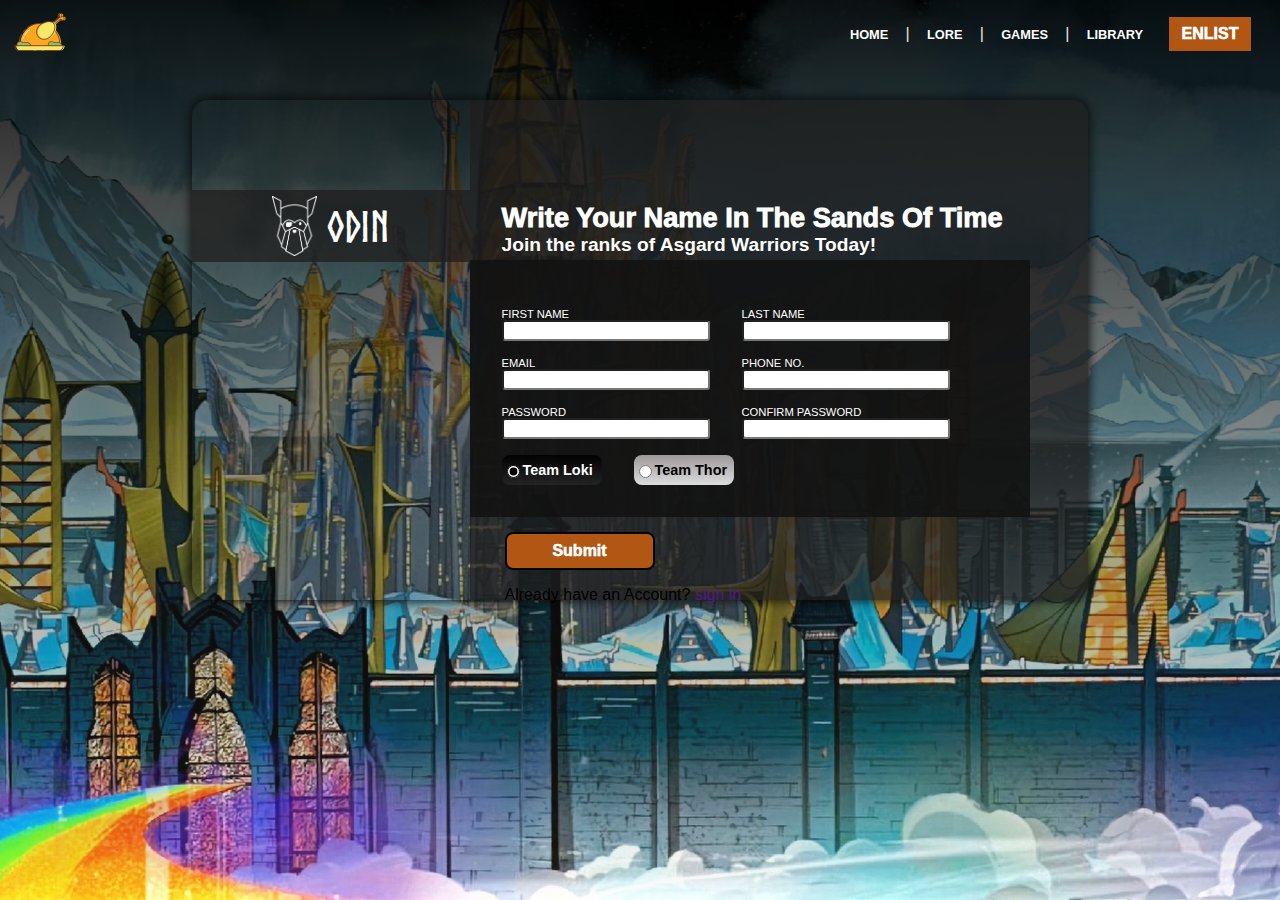
==== pages/enlist-form.html @ 5ed9a221 "add form page complete layout with medias" ====
<!DOCTYPE html>
<html lang="en">
<head>
    <meta charset="UTF-8">
    <meta http-equiv="X-UA-Compatible" content="IE=edge">
    <meta name="viewport" content="width=device-width, initial-scale=1.0">
    <title>Enlist Form</title>
    <link rel="stylesheet" href="../css/style.css">
    <link rel="stylesheet" href="../css/form.css">
    <link rel="stylesheet" href="https://fonts.googleapis.com/css2?family=Material+Symbols+Outlined:opsz,wght,FILL,GRAD@48,400,0,0" />
</head>
<body>
    <div class="background-container">  
        <div class="nav-body">
            <div class="logo">
                <a href="../index.html"><img src="../images/roast-chicken.png"></a>
            </div>

            <nav class="nav-header">
                <div class="dropdown">
                    <button class="menu-button">
                    <span class="material-symbols-outlined">menu</span>
                    </button>
                    <div class="dropdown-content">
                        <a href="#">Home</a>
                        <a href="#">About</a>
                        <a href="#">Lore</a>
                        <a href="#">Tournaments</a>
                    </div>
                </div>
                <div class="nav-links">
                <a href="../index.html">HOME</a> |
                <a href="">LORE</a> |                
                <a href="">GAMES</a> |
                <a href="">LIBRARY</a>
                </div>
                <a href="enlist-form.html"><button class="nav-button">ENLIST</button></a>
            </nav>
            </div>      
        <div class="form-container">            
            <div class="form-title">
                <img src="../images/odin-lined.png" height = "60px" alt="">
                <h1>ODIN</h1>
            </div>
            <div class="form-contents">
                <form class ="form-body" action="" method="post">
                    <div class="form-heading"><span><h1>Write Your Name In The Sands Of Time</h1>
                    <h2>Join the ranks of Asgard Warriors Today!</h2></span></div>
                    <div class="form-fields-background">

                            <div class="name-fields">
                                <div style="display: flex; flex-direction: column;">
                                <label style ="font-size: 0.7rem;" for="first-name">FIRST NAME</label>
                                <input class ="text-input" type="text" name="first-name" id="first-name">
                                </div>
                                <div style="display: flex; flex-direction: column;">
                                <label style ="font-size: 0.7rem;" for="last-name">LAST NAME</label>
                                <input class ="text-input" type="text" name="last-name" id="last-name">
                                </div>
                            </div>

                            <div class="email-fields">
                                <div style="display: flex; flex-direction: column;">
                                <label style ="font-size: 0.7rem;" for="email">EMAIL</label>
                                <input class ="text-input" type="text" name="email" id="email">
                                </div>
                                <div style="display: flex; flex-direction: column;">
                                <label style ="font-size: 0.7rem;" for="phone-num">PHONE NO.</label>
                                <input class ="text-input" type="text" name="phone-num" id="phone-num">
                                </div>
                            </div>

                            <div class="password-fields">
                                <div style="display: flex; flex-direction: column;">
                                <label style ="font-size: 0.7rem;" for="password">PASSWORD</label>
                                <input class ="text-input" type="password" name="password" id="password">
                                </div>
                                <div style="display: flex; flex-direction: column;">
                                <label style ="font-size: 0.7rem;" for="confirm-pass">CONFIRM PASSWORD</label>
                                <input class ="text-input" type="password" name="confirm-pass" id="confirm-pass">
                                </div>
                            </div>
                            <div class="radio-field">
                                <div class="radio-option">
                                    <input type="radio" name="team-pick" id="loki" value="loki" checked>
                                    <label for="loki">Team Loki</label>
                                </div>
                                <div class="radio-option">
                                    <input type="radio" name="team-pick" id="thor" value="thor">
                                    <label for="thor">Team Thor</label>
                                </div>
                            </div>
                    </div>
                    <div class="button-div">
                    <button type="submit">Submit</button>
                    <p>Already have an Account?<a href=""><span> sign in</span></a></p>
                    </div>
                </form>
            </div>
        </div>
    </div>
</body>
</html>
---- css/style.css ----
#img-thumbnail{
    width: 200px;
    height: 200px;
}

#table-content{
    max-width: 200px;
}

#description_2{
    max-width: 600px;
}

#description_3{
    max-width: 750px;
}

td, th{
    vertical-align: top;
}

table{
   
    border-spacing: 25px 5px;
    table-layout: auto;
    
}

html, body{
    margin: 0px;
    height: 100%;
    width: 100%;
    
    
}

html{
    scrollbar-color: white black;
    scrollbar-width: 2em;
}


.background{   
    /* 
        you can change this later on in a seperate media query 
    */
    min-height: 700px;
    height: inherit;
    font-family: Verdana, Geneva, Tahoma, sans-serif;  
    width: 100%;
    
    
    
    background: linear-gradient(0deg, rgba(252, 249, 249, 0.068), rgba(0, 0, 0, 0.918)), url(../images/asgard_cover.jpeg) no-repeat center center fixed; 
  -webkit-background-size: cover;
  -moz-background-size: cover;
  -o-background-size: cover;
  background-size: cover;
}

.logo{
    padding-left: 0.5em;
}

ul{
    list-style: none;
    padding-left: 0px;
    
}

.section-1{
    margin-bottom: 70px;
}

.section-1-text{
   
   color: white;   
   text-shadow: 2px 4px 5px rgba(3, 3, 3, 0.6), -2px -4px 5px rgba(3, 3, 3, 0.6),
                -2px 4px 5px rgba(3, 3, 3, 0.6);   
}

a:link{
    text-decoration: none;
}

.section-1-text > h1, .section-1-text > h3, .section-1-text > h4{
    margin-bottom: 0.5em;
    margin-top: 0em;
    
}

.section-1-text > .title{
    font-weight: 1000;
}

.section-2{
    display: flex;
    flex-direction: column;
    height: 100%;
    width: 100%;
    border-style: inset;
    border-color: #fcba03;
}

.section-2 h1{
    background-color: #A87C02;
    color: #642e08;
    text-align: center;
    margin: 0px;
    font-weight: 900;
    min-width: 100px;
}

.body-content{
    display: flex;   
     height: 100px;
    min-height: 500px;   
    padding-top: 2em; 
}

.container{
    
    height: 100%;
    
    max-height: 100%;  
    width: 100%;  
}

.left-side, .right-side{
    flex-basis: 100%;  
    min-width: 400px;  
    min-height: 400px;
}

.left-side{
    padding-left: 50px;
    display: flex;
    align-items: center;
}

.right-side{
    padding-right: 50px;
    display: flex;
    flex-direction: column;
    gap: 0em;
}

.homepage-lists{
    display: flex;
    align-items: flex-end;
    justify-content: center;
}

.tarvern_img{
    
    background-image: url("../images/The_tavern.jpg");
    
    background-repeat: no-repeat;
    background-size: 100% 100%;
    height: 100%;    
    z-index: 4;
}

#glazed_chicken{
    background: linear-gradient(0deg, rgba(252, 249, 249, 0.068), rgba(0, 0, 0, 0.918)), url("../images/glazedChicken_1.png");    
    background-repeat: no-repeat;
    background-size: 100% 100%;
    height: 100%;            
    display: none;
}



#rice_chicken{
    background: linear-gradient(0deg, rgba(252, 249, 249, 0.068), rgba(0, 0, 0, 0.918)), url("../images/ready-chickenrice.png");  
    background-repeat: no-repeat;
    background-size: 100% 100%;
    height: 100%;            
    display: none;
}

#pork{
    background: linear-gradient(0deg, rgba(252, 249, 249, 0.068), rgba(0, 0, 0, 0.918)), url("../images/pork.jpg");  
    background-repeat: no-repeat;
    background-size: 100% 100%;
    height: 100%;            
    display: none;
}


.homepage-links{
    display: flex;    
    margin-top: 0px;
}

.homepage-links button{
    background-color: #FCBA03;
    
}

.homepage-links a{
    color: #642e08;
}

.homepage-links .button-radiusL{
    border-bottom-left-radius: 5px;    
}

.homepage-links .button-radiusR{
    border-bottom-right-radius: 5px;
}

.homepage-links a:hover{
    color: #e2670f;
}

.nav-body {
    display: flex;
    justify-content: space-between;    
    align-items: center;
    margin-bottom: 2em;
}

.nav-button-2{
    font-size: 1.5rem;
}

.nav-body img{
    width: 64px;
    height: auto;
}

.nav-header {
    color: rgb(230, 228, 228);
    padding-right: 1em;
    display: flex;
    align-items: center;
}

.nav-header a{
    color: white;
    font-size: 0.8em;
    padding: 1em;
    font-weight: 900;
}

.nav-header a:hover{
    color: #fcba03;
    
}


.container button{
    color: white;    
    border: none;
    font-size: 1rem;
    font-weight: 1000;
    padding: 0.5em 0.8em;
}

.nav-button-2, .nav-button{
    background-color: #B15613;
}

.nav-button:hover{
   
    box-shadow: 0px 0px 4px #fcba03;
    cursor: pointer;
}

.nav-button-2:hover{
    box-shadow: 0px 0px 4px #fcba03;
    cursor: pointer;
}

.nav-header .dropdown{
    display: none;
}

.nav-header .menu-button{
    display: none;
    padding: 0.1em 0.5em ;
    background-color:#e9ab03;
    
}

.dropdown-content {
    display: none;
    position: absolute;
    background-color:rgba(255, 255, 255, 0.959);
    min-width: 130px;
    
    box-shadow: 0px 8px 16px 0px rgba(248, 183, 6, 0.836);
    z-index: 1;
  }

.dropdown-content a {
    color: rgb(5, 5, 5);
    padding: 12px 16px;
    text-decoration: none;
    display: block;
  }


@media screen and (max-width: 500px) {
    svg{
        display: none;
    }
}

@media screen and (min-height: 1000px) {

    .background{
        max-height: 500px;
    } 
}

@media screen and (max-width: 350px) {
    .body-content{
        flex-shrink: 0;
        min-width: 350px;
        
    }

    .container{
        flex-shrink: 0;
        min-width: 350px;
    }

    .background{
        flex-shrink: 0;
        min-width: 350px;
    }

    .nav-body{
        flex-shrink: 0;
        min-width: 350px;
    }

    body{
        min-width: 350px;
    }
}

@media screen and (max-width: 875px){
    .body-content{
        flex-direction: column;
        height: 100%;
        
        min-height: 700px;
        gap: 0em;
    }

    .nav-header .dropdown{
        position: relative;
        display: inline-block;
    }

    .dropdown-content a:hover {
        background-color:rgb(233,171,3);
        color: rgb(255, 255, 255);
        
    
    }

    .dropdown:hover .dropdown-content {
        display: block;
        }

    .dropdown:hover .dropbtn {
        background-color: #3e8e41;
        }

    .background{
        min-height: 900px;
    }
    .container{
        min-height: 100%;
    }

    .left-side, .right-side{
        padding: 0px 10px 0px 10px;
        flex-basis: 300px;
        height: 100%; 
        max-width: 600px;     
    }

    .left-side{
        margin: 0px;
        flex-shrink: 1;
        min-height: 300px;
        min-width: 300px;
    }

    .right-side{
        min-height: 450px;
        height: auto;
        min-width: 300px;
    }

    .nav-header{
        gap: 0.5em;

    }
    .body, .html{
        font-size: 0.5rem;
    }

    .nav-header .menu-button{
        display: block;
    }

    .nav-header .nav-links{
        
        display: none;
    }
}



.asgard-heroes > *{
    scroll-snap-align: start;
}

.asgard-heroes::-webkit-scrollbar{
    width:0;
}

.scroll-button, #right-arrow{
    display: flex;
    align-items: center;
}

#right-arrow .icon{
    padding: 0em;
    background: none;
    border: none;
    position: absolute;  
    z-index: 5; 
    right: 0;  
    color: rgba(255, 255, 255, 0.6);
    cursor: pointer;
    
}

.scroll-button .icon{
    padding: 0em;
    border: none;
    position: absolute;
    background: none;
    color: rgba(255, 255, 255, 0.6);
    cursor: pointer;
    z-index: 5;
    
}

#scroll-button-1{
    pointer-events:none;
}

.icon{
    filter: drop-shadow(3px 3px 2px rgba(0, 0, 0, 0.925));  
}

.icon:hover{
    filter: drop-shadow(3px 3px 2px rgb(255, 255, 255));
}


.asgard-heroes .heroes{
    min-width: 300px;
    height: 470px;
    box-shadow: 2px 2px 5px rgba(247, 245, 245, 0.6), -2px -2px 5px rgba(252, 252, 252, 0.6),
    -2px 2px 5px rgba(255, 255, 255, 0.6), 2px -2px 5px rgba(255, 255, 255, 0.6);
}

.body-section-2{
    
    min-height: 560px;
    background-color: black;
    padding-bottom: 2em;
    padding-left:0.5em;
}

.scroll-div{
    width: auto;
    height: auto;
    max-height: 550px;
    display: flex;
    align-items: center;    
    justify-content: space-between;    
}


.asgard-heroes{    
    display: flex;
    gap: 1em; 
    flex-wrap: nowrap;
    min-height: 500px; 
    overflow: auto;
    align-items: center;
    scrollbar-width: none;
    position: relative;
    -webkit-overflow-scrolling: touch;
    scroll-snap-type: inline mandatory;  
    scroll-behavior: smooth;
}

.scroll-div::-webkit-scrollbar{
 width:0;
}

.scroll-cover{
    position: relative;
    overflow: auto;
}

.heroes{
    overflow: hidden;
}



#thor > .img{
    background-image: url("../images/Thor.jpg");
    
    background-repeat: no-repeat;
    background-size: 100% 100%;
    height: 100%;  
}

#volstagg > .img{
    background-image: url("../images/Beta_Ray_Bill.jpg");
    
    background-repeat: no-repeat;
    background-size: 100% 100%;
    height: 100%; 
}

#brunnhilde > .img{
    background-image: url("../images/Brunnhilde.jpg");    
    background-repeat: no-repeat;
    background-size: 100% 100%;
    height: 100%; 
}

#loki > .img{
    background-image: url("../images/Kid-Loki.jpg");    
    background-repeat: no-repeat;
    background-size: 100% 100%;
    height: 100%; 
}

#Beta_Ray_Bill > .img{
    background-image: url("../images/Volstagg.jpg");    
    background-repeat: no-repeat;
    background-size: 100% 100%;
    height: 100%; 
}

#lady_sif > .img{
    background-image: url("../images/LadySif.jpg");    
    background-repeat: no-repeat;
    background-size: 100% 100%;
    height: 100%; 
}

.section-title > h2{
    text-align: center;
    
    margin: 0px;
    color: white;
    font-family: Verdana, Geneva, Tahoma, sans-serif;  
    font-weight: 1000;
    padding: 1em;
}



/* Section three of page*/

.body-section-3{

    min-height: 500px;
    min-width: 300px;
    font-family: Verdana, Geneva, Tahoma, sans-serif;  
    width: 100%;   
    align-items: center;
    justify-content: center;
    display: flex;

    background: url(../images/thunder-light.jpeg) no-repeat center center fixed; 
  -webkit-background-size: cover;
  -moz-background-size: cover;
  -o-background-size: cover;
  background-size: cover;
}

.section-3-content{
    display: flex;
    flex-direction: column;
    align-items: center;
    justify-content: center;
    border-radius: 1em;
    padding: 3em;
    min-width: 250px;
    max-width: 700px;
    background-color: rgba(0, 0, 0, 0.425);
}

.body-section-3 h4{
    align-self: flex-end;
    color: white;
}

.body-section-3 p{
    margin: 0;
    font-size: 1.1em;
    font-style: italic;
    color: white;  
    line-height: 1.5em;  
    
}

.body-section-4{
    background-color: rgb(31,41,55);
    min-height: 300px;
    display: flex;
    align-items: center;
    justify-content: center;

}

.section-4-content{
    border-radius: 1em;
    min-height: 200px;
    width: 90%;
    display: flex;
    padding-left: 1.5em;
    padding-right: 1.5em;
    justify-content: space-around;    
    gap: 1em;
    font-family: Verdana, Geneva, Tahoma, sans-serif; 
    min-width: 300px;
    flex-shrink: 3;
    align-items: center;
    gap: 1em;
    background: url(../images/nightsky.jpeg)no-repeat center center fixed; 
    
  -webkit-background-size: cover;
  -moz-background-size: cover;
  -o-background-size: cover;
  background-size: cover;
}

.section-4-content .left-panel{
    min-width: 590px;
}

@media screen and (max-width:550px) {
    .body-section-4 > .section-4-content h1{
        font-size: 1.3em;
    }
    
    .body-section-4 > .section-4-content h2{
        font-size: 0.9em;
    }

}

@media screen and (max-width:950px) {
    .section-4-content{
        flex-direction: column;
        justify-content: center;
    }

    .body-section-4 h1{
        font-size: 1.6em;
        text-align: center;
    }
    
    .body-section-4 h2{
        font-size: 1.1em;
        text-align: center;
    }

    .section-4-content .left-panel {
        min-width: 250px;
    }

    .right-panel .enlist-btn{
        font-size: 1.3em;
    }

    .body-section-3 p{
        font-size: 0.9em;
    }
}

.body-section-4 h1{
    margin: 0;
    color: white;
}

.body-section-4 h2{
    margin: 0;
    color: white;
}

.enlist-btn{
    min-width: 200px;
    width: 250px;
    font-size: 2em;
    padding: 0.2em 0.5em;
    font-weight: 900;
    background-color: #FCBA03;
    color: white;
}

div > footer{
    color: white;
    background-color: black;
    text-align: center;
    padding: 0.3em;
    font-style: oblique;
    font-size: 0.8em;
}

#loader {
    border: 12px solid #f3f3f3;
    border-radius: 50%;
    border-top: 12px solid #444444;
    width: 70px;
    height: 70px;
    animation: spin 1s linear infinite;
}
  
@keyframes spin {
    100% {
        transform: rotate(360deg);
    }
}
  
.center {
    position: absolute;
    top: 0;
    bottom: 0;
    left: 0;
    right: 0;
    margin: auto;
}
---- css/form.css ----
@font-face {
    font-family: Norse-Bold;
    src: url("./Norse-Bold.otf") format("opentype");
}


.background-container{   
    /* 
        you can change this later on in a seperate media query 
    */

    min-height: 100%;
    font-family: Verdana, Geneva, Tahoma, sans-serif;  
    width: min-content;
    min-width: 100%;
    
    background: linear-gradient(0deg, rgba(252, 249, 249, 0.068), rgba(0, 0, 0, 0.918)), url(../images/asgard_cover.jpeg) no-repeat center center fixed; 
  -webkit-background-size: cover;
  -moz-background-size: cover;
  -o-background-size: cover;
  background-size: cover;
}


button{
    color: white;    
    border: none;
    font-size: 1rem;
    font-weight: 1000;
    padding: 0.5em 0.8em;
}

.form-container{
    display: flex;
    min-height: 500px;    
    width: 70%;
    min-width: 700px;
    margin: auto;
    box-shadow: 0px 0px 10px 2px #050505bd;
    border-radius: 1em;
}

.form-title{
    display: flex;
    flex-basis: 30%;
    position: relative;
    align-items: center;   
    padding: 0.3em;
    top: 90px;
    gap: 0.5em;
    height: fit-content;
    justify-content: center;
    font-family: Norse-Bold;
    color: white;
    font-weight: 900;
    font-size: 1.3em;
    background-color: #1f1e1ebd;
}

.form-contents{
    font-family: Verdana, Geneva, Tahoma, sans-serif;
    display: flex;
    flex-basis: 70%;
    position: relative;
    background-color: #1f1e1ebd;
    border-top-right-radius:  1em;
    border-bottom-right-radius:  1em;
}

.form-heading, h1{
    margin: 0px;
    color: white;    
}

.form-heading{
    padding: 2em; 
    top: 70px;   
    position: absolute;
}

.form-heading h1{
    margin: 0px;    
    font-weight: 1000;
    font-size: clamp(1.5rem, 3vw, 1.7rem);
}

.form-heading h2{
    margin: 0px;   
    font-weight: 900; 
    font-size: 1.2rem;
}

.form-fields-background{
    background-color: rgba(17, 17, 17, 0.863);
    height: min-content;
    position: relative;
    padding: 3em 6em 2em 2em;
    display: flex;
    top: 160px;
    width: 70%;
    flex-direction: column;
    gap: 1em;
}

.form-body{
    width: 100%;
    position: relative;
}

label{
    color: white;
    
}

.name-fields, .email-fields, .password-fields{
    display: flex; 
    flex-direction: row;
    justify-content: flex-start;
    gap: 2em;
}


.text-input{
    background-color: rgb(255, 255, 255);
    color: rgb(0, 0, 0);
    border-radius: 0.2rem;
    min-width: 200px;
    width: 80%;
}

.radio-field{
    display: flex;
    gap: 2em;
    align-items: center;
}

.radio-field label{
    font-size: 0.9em;
    font-weight: bold;
    
}

input[id="loki"]{
    accent-color: black;
    background-color: black;
    color: black;
    
    
}


input[id="thor"]{
    accent-color: rgb(255, 255, 255);
    background-color: rgb(0, 0, 0);
    color: rgb(0, 0, 0);
}

.radio-option{
    display: flex;    
    align-items: center;
    justify-content: flex-start;
    height: 30px;
    width: 100px;    
    border-radius: 0.5em;

}

.radio-option:nth-child(1){
    background: linear-gradient(0deg, rgba(252, 249, 249, 0.068), rgba(0, 0, 0, 0.918));
    
}

.radio-option:nth-child(2){
    
    background: linear-gradient(0deg, rgba(255, 255, 255, 0.856), rgba(167, 164, 164, 0.918));
}

.radio-option:nth-child(2):hover{

    box-shadow: 0px 0px 2px 2px white;
}

.radio-option:nth-child(1):hover{
    box-shadow: 0px 0px 2px 2px black;
}

.radio-option:nth-child(2) label{
    color: black;
}

.radio-option label, input{
    cursor: pointer;
}

.form-body .button-div{
    position: relative;
    top: 35%;
    width: fit-content;
    left: 35px;
}

.button-div button{
    border-radius: 0.5em;
    width: 150px;
    background-color: #B15613;
    border-style: solid;
    border-color: black;
    border-width: 0.15em;
}

.button-div button:hover{
    border-color: white;
    cursor: pointer;
}
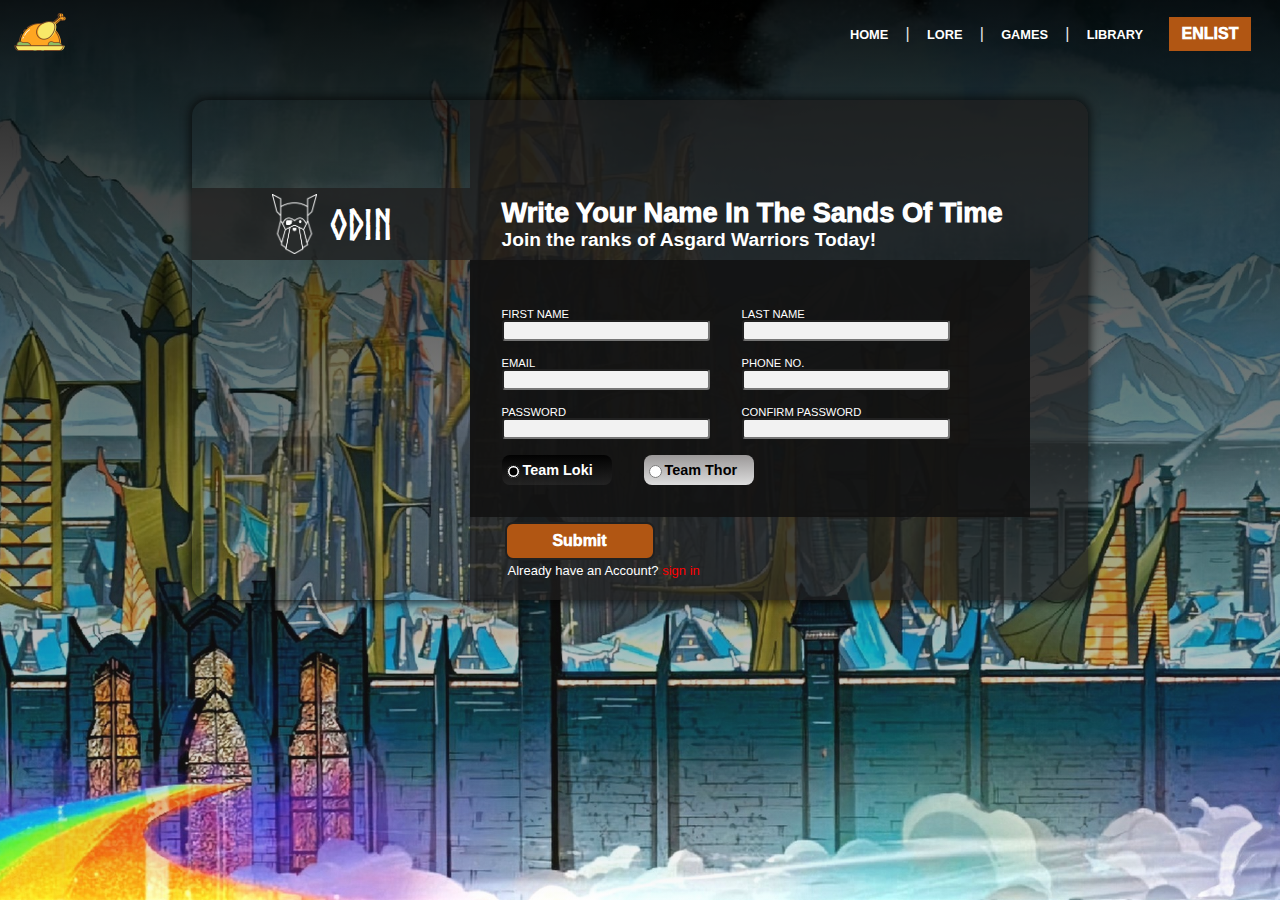
==== commit 3c1a434b: "complet form layout and button inputs" ====
--- a/pages/enlist-form.html
+++ b/pages/enlist-form.html
@@ -39,7 +39,7 @@
             </div>      
         <div class="form-container">            
             <div class="form-title">
-                <img src="../images/odin-lined.png" height = "60px" alt="">
+                <div class="odin-logo"></div>
                 <h1>ODIN</h1>
             </div>
             <div class="form-contents">
@@ -51,33 +51,34 @@
                             <div class="name-fields">
                                 <div style="display: flex; flex-direction: column;">
                                 <label style ="font-size: 0.7rem;" for="first-name">FIRST NAME</label>
-                                <input class ="text-input" type="text" name="first-name" id="first-name">
+                                <input class ="text-input" type="text" name="first-name" id="first-name" required>
                                 </div>
                                 <div style="display: flex; flex-direction: column;">
                                 <label style ="font-size: 0.7rem;" for="last-name">LAST NAME</label>
-                                <input class ="text-input" type="text" name="last-name" id="last-name">
+                                <input class ="text-input" type="text" name="last-name" id="last-name" required>
                                 </div>
                             </div>
 
                             <div class="email-fields">
                                 <div style="display: flex; flex-direction: column;">
                                 <label style ="font-size: 0.7rem;" for="email">EMAIL</label>
-                                <input class ="text-input" type="text" name="email" id="email">
+                                <input class ="text-input" type="email" name="email" id="email" oninvalid="this.setCustomValidity('Please Enter valid email')"
+                                oninput="setCustomValidity('')" required>
                                 </div>
                                 <div style="display: flex; flex-direction: column;">
                                 <label style ="font-size: 0.7rem;" for="phone-num">PHONE NO.</label>
-                                <input class ="text-input" type="text" name="phone-num" id="phone-num">
+                                <input class ="text-input" type="text" name="phone-num" id="phone-num" required>
                                 </div>
                             </div>
 
                             <div class="password-fields">
                                 <div style="display: flex; flex-direction: column;">
                                 <label style ="font-size: 0.7rem;" for="password">PASSWORD</label>
-                                <input class ="text-input" type="password" name="password" id="password">
+                                <input class ="text-input" type="password" name="password" id="password" required>
                                 </div>
                                 <div style="display: flex; flex-direction: column;">
                                 <label style ="font-size: 0.7rem;" for="confirm-pass">CONFIRM PASSWORD</label>
-                                <input class ="text-input" type="password" name="confirm-pass" id="confirm-pass">
+                                <input class ="text-input" type="password" name="confirm-pass" id="confirm-pass" required>
                                 </div>
                             </div>
                             <div class="radio-field">
@@ -92,12 +93,14 @@
                             </div>
                     </div>
                     <div class="button-div">
-                    <button type="submit">Submit</button>
+                    <button id="submit-btn" type="submit">Submit</button>
                     <p>Already have an Account?<a href=""><span> sign in</span></a></p>
                     </div>
                 </form>
             </div>
         </div>
     </div>
+
+    <script src="../scripts/form.js"></script>
 </body>
 </html>--- a/css/form.css
+++ b/css/form.css
@@ -1,3 +1,53 @@
+:root.loki{
+ --form-shadow: #050505bd;
+ --form-title-text: white;
+ --form-background-a: #1f1e1ebd;
+ --odinlogo-color: white;
+ --form-background-b: rgba(17, 17, 17, 0.863);
+ --form-background-c: #1f1e1ebd;
+ --label-color: white;
+ --form-subtext-a: white;
+ --text-input: rgba(255, 255, 255, 0.945);
+ --text-input-color: black;
+}
+
+:root.thor{
+    --form-shadow: white;
+    --form-title-text: black;
+    --form-background-a: rgba(255, 255, 255, 0.438);
+    --odinlogo-color: black;
+    --form-background-b: rgba(243, 243, 243, 0.678);
+    --form-background-c: rgba(255, 255, 255, 0.438);
+    --label-color: black;
+    --form-subtext-a: black;
+    --text-input: rgba(248, 248, 248, 0.945);
+    --text-input-color: rgb(0, 0, 0);
+}
+
+:root{
+    --form-shadow: #050505bd;
+    --form-title-text: white;
+    --form-background-a: #1f1e1ebd;
+    --odinlogo-color: white;
+    --form-background-b: rgba(17, 17, 17, 0.863);
+    --form-background-c: #1f1e1ebd;
+    --label-color: white;
+    --form-subtext-a: white;
+    --text-input: rgba(255, 255, 255, 0.945);
+    --text-input-color: black;
+}
+
+.odin-logo{
+    background-color: var(--odinlogo-color); /* defines the background color of the image */
+    mask: url(../images/odin-lined.png) no-repeat center / contain;
+    -webkit-mask: url(../images/odin-lined.png) no-repeat center / contain;
+    width: 50px;
+    height: 60px;
+    background-repeat: no-repeat;
+    background-size: 100% 100%;      
+}
+
+
 @font-face {
     font-family: Norse-Bold;
     src: url("./Norse-Bold.otf") format("opentype");
@@ -36,7 +86,7 @@
     width: 70%;
     min-width: 700px;
     margin: auto;
-    box-shadow: 0px 0px 10px 2px #050505bd;
+    box-shadow: 0px 0px 10px 2px var(--form-shadow);
     border-radius: 1em;
 }
 
@@ -46,15 +96,15 @@
     position: relative;
     align-items: center;   
     padding: 0.3em;
-    top: 90px;
+    top: 88px;
     gap: 0.5em;
     height: fit-content;
     justify-content: center;
     font-family: Norse-Bold;
-    color: white;
+    
     font-weight: 900;
     font-size: 1.3em;
-    background-color: #1f1e1ebd;
+    background-color: var(--form-background-a);
 }
 
 .form-contents{
@@ -62,19 +112,19 @@
     display: flex;
     flex-basis: 70%;
     position: relative;
-    background-color: #1f1e1ebd;
+    background-color: var(--form-background-c);
     border-top-right-radius:  1em;
     border-bottom-right-radius:  1em;
 }
 
 .form-heading, h1{
     margin: 0px;
-    color: white;    
+    color: var(--form-title-text);    
 }
 
 .form-heading{
-    padding: 2em; 
-    top: 70px;   
+    padding: 2em 1em 2em 2em; 
+    top: 65px;   
     position: absolute;
 }
 
@@ -91,7 +141,7 @@
 }
 
 .form-fields-background{
-    background-color: rgba(17, 17, 17, 0.863);
+    background-color: var(--form-background-b);
     height: min-content;
     position: relative;
     padding: 3em 6em 2em 2em;
@@ -108,7 +158,7 @@
 }
 
 label{
-    color: white;
+    color: var(--label-color);
     
 }
 
@@ -121,8 +171,8 @@
 
 
 .text-input{
-    background-color: rgb(255, 255, 255);
-    color: rgb(0, 0, 0);
+    background-color: var(--text-input);
+    color: var(--text-input-color);
     border-radius: 0.2rem;
     min-width: 200px;
     width: 80%;
@@ -153,6 +203,16 @@
     accent-color: rgb(255, 255, 255);
     background-color: rgb(0, 0, 0);
     color: rgb(0, 0, 0);
+}
+
+input:focus{
+    border: 3px solid rgb(255, 20, 20);        
+}
+
+
+
+input:valid{
+    border: 3px solid rgb(65, 107, 1);
 }
 
 .radio-option{
@@ -160,7 +220,7 @@
     align-items: center;
     justify-content: flex-start;
     height: 30px;
-    width: 100px;    
+    width: 110px;    
     border-radius: 0.5em;
 
 }
@@ -188,13 +248,13 @@
     color: black;
 }
 
-.radio-option label, input{
+.radio-option label, .radio-option input{
     cursor: pointer;
 }
 
 .form-body .button-div{
     position: relative;
-    top: 35%;
+    top: 33%;
     width: fit-content;
     left: 35px;
 }
@@ -204,11 +264,63 @@
     width: 150px;
     background-color: #B15613;
     border-style: solid;
-    border-color: black;
+    border-color: rgb(32, 32, 32);
     border-width: 0.15em;
 }
 
 .button-div button:hover{
-    border-color: white;
+    border-color: rgba(255, 255, 255, 0.555);
     cursor: pointer;
 }
+
+.button-div p{
+    margin: 3px 3px;
+    font-size: small;
+    color: var(--form-subtext-a);
+}
+
+.button-div a{
+    color: red;
+}
+
+@media screen and (max-width: 550px) {
+    .form-container{
+        flex-direction: column;
+        min-width: 300px;
+        min-height: 550px;
+    }
+
+    .form-title{
+        top: 0;
+    }
+
+    .form-heading{
+        top: 10px;
+    }
+
+    .form-fields-background{
+        top: 130px;
+        min-width: 100px;
+        width: auto;
+    }
+
+    .background-container{
+        height: fit-content;
+    }
+
+    .text-input{
+        min-width: 100px;
+    }
+
+    .form-heading{
+        font-size: 0.1em;
+        text-align: center;
+    }
+    .form-body .button-div{
+        top: 42%;
+    }
+
+    .button-div p{
+        color: black;
+    }
+}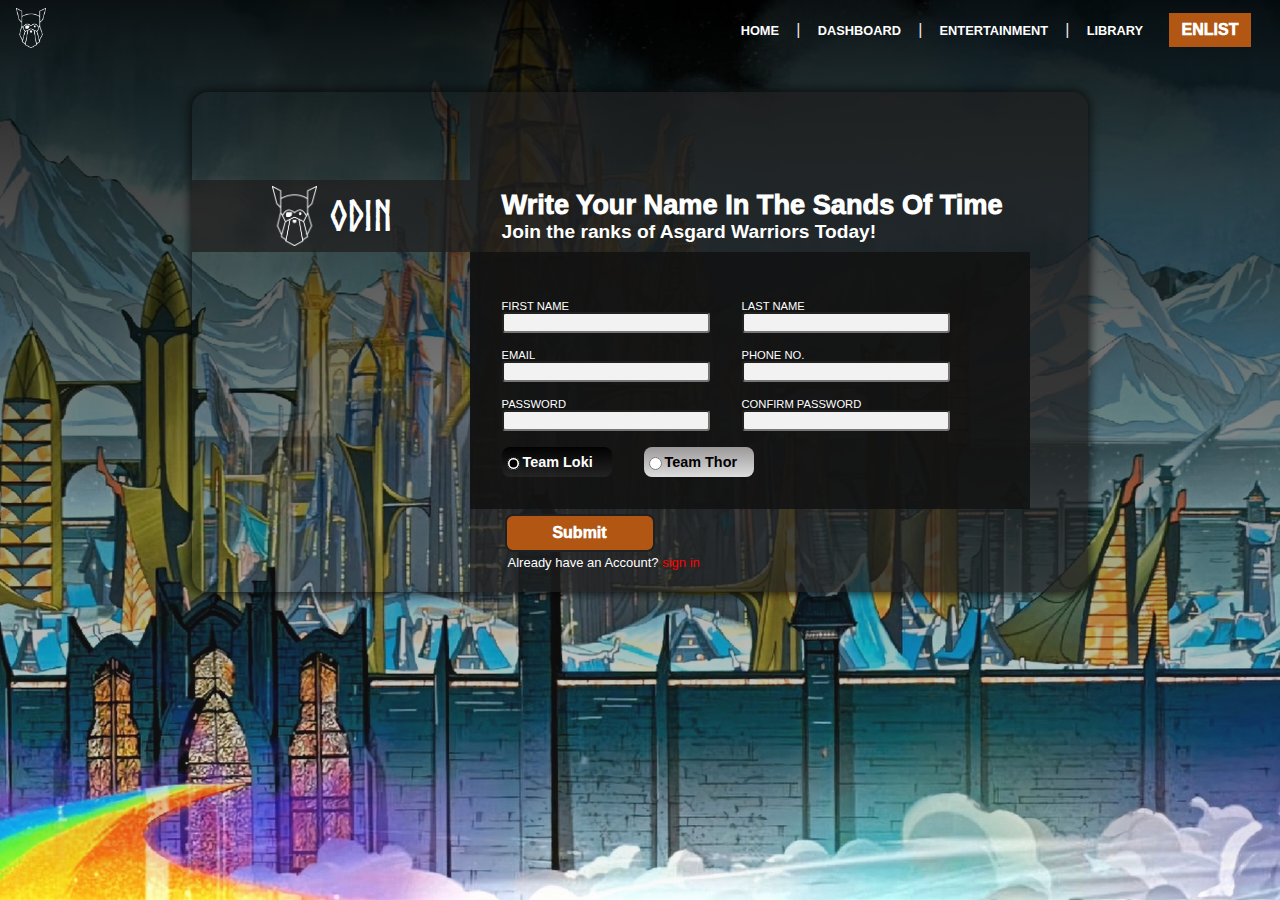
==== commit 4893ff94: "finished Library website" ====
--- a/pages/enlist-form.html
+++ b/pages/enlist-form.html
@@ -1,106 +1,168 @@
 <!DOCTYPE html>
 <html lang="en">
-<head>
-    <meta charset="UTF-8">
-    <meta http-equiv="X-UA-Compatible" content="IE=edge">
-    <meta name="viewport" content="width=device-width, initial-scale=1.0">
+  <head>
+    <meta charset="UTF-8" />
+    <meta http-equiv="X-UA-Compatible" content="IE=edge" />
+    <meta name="viewport" content="width=device-width, initial-scale=1.0" />
     <title>Enlist Form</title>
-    <link rel="stylesheet" href="../css/style.css">
-    <link rel="stylesheet" href="../css/form.css">
-    <link rel="stylesheet" href="https://fonts.googleapis.com/css2?family=Material+Symbols+Outlined:opsz,wght,FILL,GRAD@48,400,0,0" />
-</head>
-<body>
-    <div class="background-container">  
-        <div class="nav-body">
-            <div class="logo">
-                <a href="../index.html"><img src="../images/roast-chicken.png"></a>
+    <link rel="stylesheet" href="../css/style.css" />
+    <link rel="stylesheet" href="../css/form.css" />
+    <link
+      rel="stylesheet"
+      href="https://fonts.googleapis.com/css2?family=Material+Symbols+Outlined:opsz,wght,FILL,GRAD@48,400,0,0"
+    />
+  </head>
+  <body>
+    <div class="background-container">
+      <div class="nav-body">
+        <div class="logo">
+          <a href=""><img src="../images/odin-lined.png" /></a>
+        </div>
+
+        <nav class="nav-header">
+          <div class="dropdown">
+            <button class="menu-button">
+              <span class="material-symbols-outlined">menu</span>
+            </button>
+            <div class="dropdown-content">
+              <a href="#">Home</a>
+              <a href="#">About</a>
+              <a href="#">Lore</a>
+              <a href="#">Tournaments</a>
             </div>
+          </div>
+          <div class="nav-links">
+            <a href="../index.html">HOME</a> | <a href="">DASHBOARD</a> |
+            <a href="">ENTERTAINMENT</a> |
+            <a href="">LIBRARY</a>
+          </div>
+          <a href="enlist-form.html"
+            ><button class="nav-button">ENLIST</button></a
+          >
+        </nav>
+      </div>
+      <div class="form-container">
+        <div class="form-title">
+          <div class="odin-logo"></div>
+          <h1>ODIN</h1>
+        </div>
+        <div class="form-contents">
+          <form class="form-body" action="" method="post">
+            <div class="form-heading">
+              <span
+                ><h1>Write Your Name In The Sands Of Time</h1>
+                <h2>Join the ranks of Asgard Warriors Today!</h2></span
+              >
+            </div>
+            <div class="form-fields-background">
+              <div class="name-fields">
+                <div style="display: flex; flex-direction: column">
+                  <label style="font-size: 0.7rem" for="first-name"
+                    >FIRST NAME</label
+                  >
+                  <input
+                    class="text-input"
+                    type="text"
+                    name="first-name"
+                    id="first-name"
+                    required
+                  />
+                </div>
+                <div style="display: flex; flex-direction: column">
+                  <label style="font-size: 0.7rem" for="last-name"
+                    >LAST NAME</label
+                  >
+                  <input
+                    class="text-input"
+                    type="text"
+                    name="last-name"
+                    id="last-name"
+                    required
+                  />
+                </div>
+              </div>
 
-            <nav class="nav-header">
-                <div class="dropdown">
-                    <button class="menu-button">
-                    <span class="material-symbols-outlined">menu</span>
-                    </button>
-                    <div class="dropdown-content">
-                        <a href="#">Home</a>
-                        <a href="#">About</a>
-                        <a href="#">Lore</a>
-                        <a href="#">Tournaments</a>
-                    </div>
+              <div class="email-fields">
+                <div style="display: flex; flex-direction: column">
+                  <label style="font-size: 0.7rem" for="email">EMAIL</label>
+                  <input
+                    class="text-input"
+                    type="email"
+                    name="email"
+                    id="email"
+                    oninvalid="this.setCustomValidity('Please Enter valid email')"
+                    oninput="setCustomValidity('')"
+                    required
+                  />
                 </div>
-                <div class="nav-links">
-                <a href="../index.html">HOME</a> |
-                <a href="">LORE</a> |                
-                <a href="">GAMES</a> |
-                <a href="">LIBRARY</a>
+                <div style="display: flex; flex-direction: column">
+                  <label style="font-size: 0.7rem" for="phone-num"
+                    >PHONE NO.</label
+                  >
+                  <input
+                    class="text-input"
+                    type="text"
+                    name="phone-num"
+                    id="phone-num"
+                    required
+                  />
                 </div>
-                <a href="enlist-form.html"><button class="nav-button">ENLIST</button></a>
-            </nav>
-            </div>      
-        <div class="form-container">            
-            <div class="form-title">
-                <div class="odin-logo"></div>
-                <h1>ODIN</h1>
+              </div>
+
+              <div class="password-fields">
+                <div style="display: flex; flex-direction: column">
+                  <label style="font-size: 0.7rem" for="password"
+                    >PASSWORD</label
+                  >
+                  <input
+                    class="text-input"
+                    type="password"
+                    name="password"
+                    id="password"
+                    required
+                  />
+                </div>
+                <div style="display: flex; flex-direction: column">
+                  <label style="font-size: 0.7rem" for="confirm-pass"
+                    >CONFIRM PASSWORD</label
+                  >
+                  <input
+                    class="text-input"
+                    type="password"
+                    name="confirm-pass"
+                    id="confirm-pass"
+                    required
+                  />
+                </div>
+              </div>
+              <div class="radio-field">
+                <div class="radio-option">
+                  <input
+                    type="radio"
+                    name="team-pick"
+                    id="loki"
+                    value="loki"
+                    checked
+                  />
+                  <label for="loki">Team Loki</label>
+                </div>
+                <div class="radio-option">
+                  <input type="radio" name="team-pick" id="thor" value="thor" />
+                  <label for="thor">Team Thor</label>
+                </div>
+              </div>
             </div>
-            <div class="form-contents">
-                <form class ="form-body" action="" method="post">
-                    <div class="form-heading"><span><h1>Write Your Name In The Sands Of Time</h1>
-                    <h2>Join the ranks of Asgard Warriors Today!</h2></span></div>
-                    <div class="form-fields-background">
-
-                            <div class="name-fields">
-                                <div style="display: flex; flex-direction: column;">
-                                <label style ="font-size: 0.7rem;" for="first-name">FIRST NAME</label>
-                                <input class ="text-input" type="text" name="first-name" id="first-name" required>
-                                </div>
-                                <div style="display: flex; flex-direction: column;">
-                                <label style ="font-size: 0.7rem;" for="last-name">LAST NAME</label>
-                                <input class ="text-input" type="text" name="last-name" id="last-name" required>
-                                </div>
-                            </div>
-
-                            <div class="email-fields">
-                                <div style="display: flex; flex-direction: column;">
-                                <label style ="font-size: 0.7rem;" for="email">EMAIL</label>
-                                <input class ="text-input" type="email" name="email" id="email" oninvalid="this.setCustomValidity('Please Enter valid email')"
-                                oninput="setCustomValidity('')" required>
-                                </div>
-                                <div style="display: flex; flex-direction: column;">
-                                <label style ="font-size: 0.7rem;" for="phone-num">PHONE NO.</label>
-                                <input class ="text-input" type="text" name="phone-num" id="phone-num" required>
-                                </div>
-                            </div>
-
-                            <div class="password-fields">
-                                <div style="display: flex; flex-direction: column;">
-                                <label style ="font-size: 0.7rem;" for="password">PASSWORD</label>
-                                <input class ="text-input" type="password" name="password" id="password" required>
-                                </div>
-                                <div style="display: flex; flex-direction: column;">
-                                <label style ="font-size: 0.7rem;" for="confirm-pass">CONFIRM PASSWORD</label>
-                                <input class ="text-input" type="password" name="confirm-pass" id="confirm-pass" required>
-                                </div>
-                            </div>
-                            <div class="radio-field">
-                                <div class="radio-option">
-                                    <input type="radio" name="team-pick" id="loki" value="loki" checked>
-                                    <label for="loki">Team Loki</label>
-                                </div>
-                                <div class="radio-option">
-                                    <input type="radio" name="team-pick" id="thor" value="thor">
-                                    <label for="thor">Team Thor</label>
-                                </div>
-                            </div>
-                    </div>
-                    <div class="button-div">
-                    <button id="submit-btn" type="submit">Submit</button>
-                    <p>Already have an Account?<a href=""><span> sign in</span></a></p>
-                    </div>
-                </form>
+            <div class="button-div">
+              <button id="submit-btn" type="submit">Submit</button>
+              <p>
+                Already have an Account?<a href=""><span> sign in</span></a>
+              </p>
             </div>
+          </form>
         </div>
+      </div>
     </div>
 
     <script src="../scripts/form.js"></script>
-</body>
-</html>+  </body>
+</html>
--- a/css/style.css
+++ b/css/style.css
@@ -60,6 +60,9 @@
 
 .logo{
     padding-left: 0.5em;
+    display: flex;
+    align-items: center;
+    gap: 4rem;
 }
 
 ul{
@@ -226,8 +229,19 @@
 }
 
 .nav-body img{
-    width: 64px;
+    width: 30px;
     height: auto;
+    margin-left: 0.5rem;
+}
+
+.nav-body img:hover{    
+    width: 30px;
+    height: auto;
+    margin-left: 0.5rem;
+    background-color:#ca5e05 ; /* defines the background color of the image */
+    box-shadow: 2px, 2px, 2px, 12px#e9ab03;
+    mask: url(../images/odin-lined.png) no-repeat center / contain;
+    -webkit-mask: url(../images/odin-lined.png) no-repeat center / contain;
 }
 
 .nav-header {
@@ -306,6 +320,20 @@
     svg{
         display: none;
     }
+    .book-section-title h2 {
+        font-size: 1rem;
+        font-weight: 900;
+    }
+
+    .book-section-title{
+        width: -webkit-fill-available;
+        
+        width: -moz-available;
+    }
+
+    .added-section{
+        justify-items: center;
+    }
 }
 
 @media screen and (min-height: 1000px) {
@@ -320,6 +348,14 @@
         flex-shrink: 0;
         min-width: 350px;
         
+    }
+
+    .section-title h2{
+        font-size: 0.8rem;
+    }
+
+    .page-title{
+        display: none;
     }
 
     .container{
@@ -438,7 +474,7 @@
     position: absolute;  
     z-index: 5; 
     right: 0;  
-    color: rgba(255, 255, 255, 0.6);
+    color: rgba(255, 255, 255, 0.315);
     cursor: pointer;
     
 }
@@ -448,7 +484,7 @@
     border: none;
     position: absolute;
     background: none;
-    color: rgba(255, 255, 255, 0.6);
+    color: rgba(255, 255, 255, 0.322);
     cursor: pointer;
     z-index: 5;
     
@@ -463,7 +499,7 @@
 }
 
 .icon:hover{
-    filter: drop-shadow(3px 3px 2px rgb(255, 255, 255));
+    filter: drop-shadow(0px 0px 2px rgb(255, 255, 255));
 }
 
 
@@ -665,6 +701,7 @@
     .body-section-4 > .section-4-content h2{
         font-size: 0.9em;
     }
+    
 
 }
 
